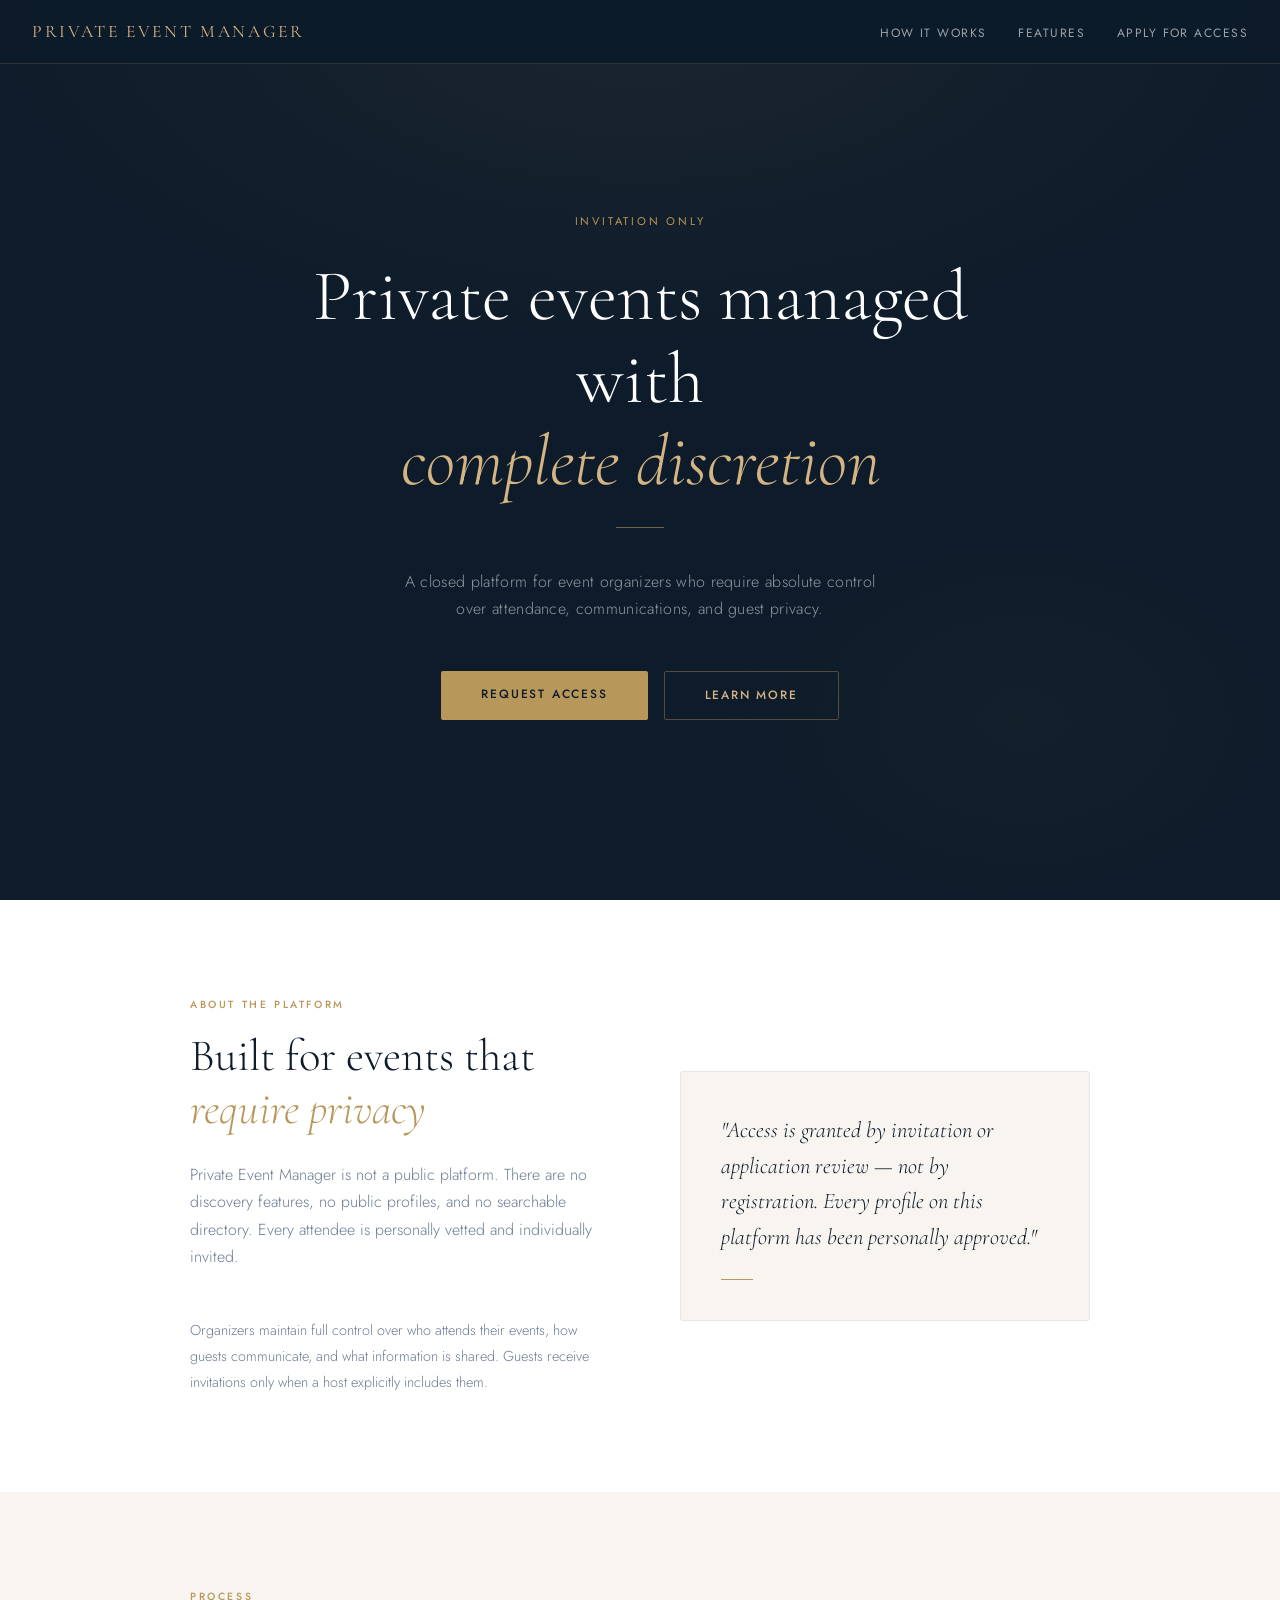
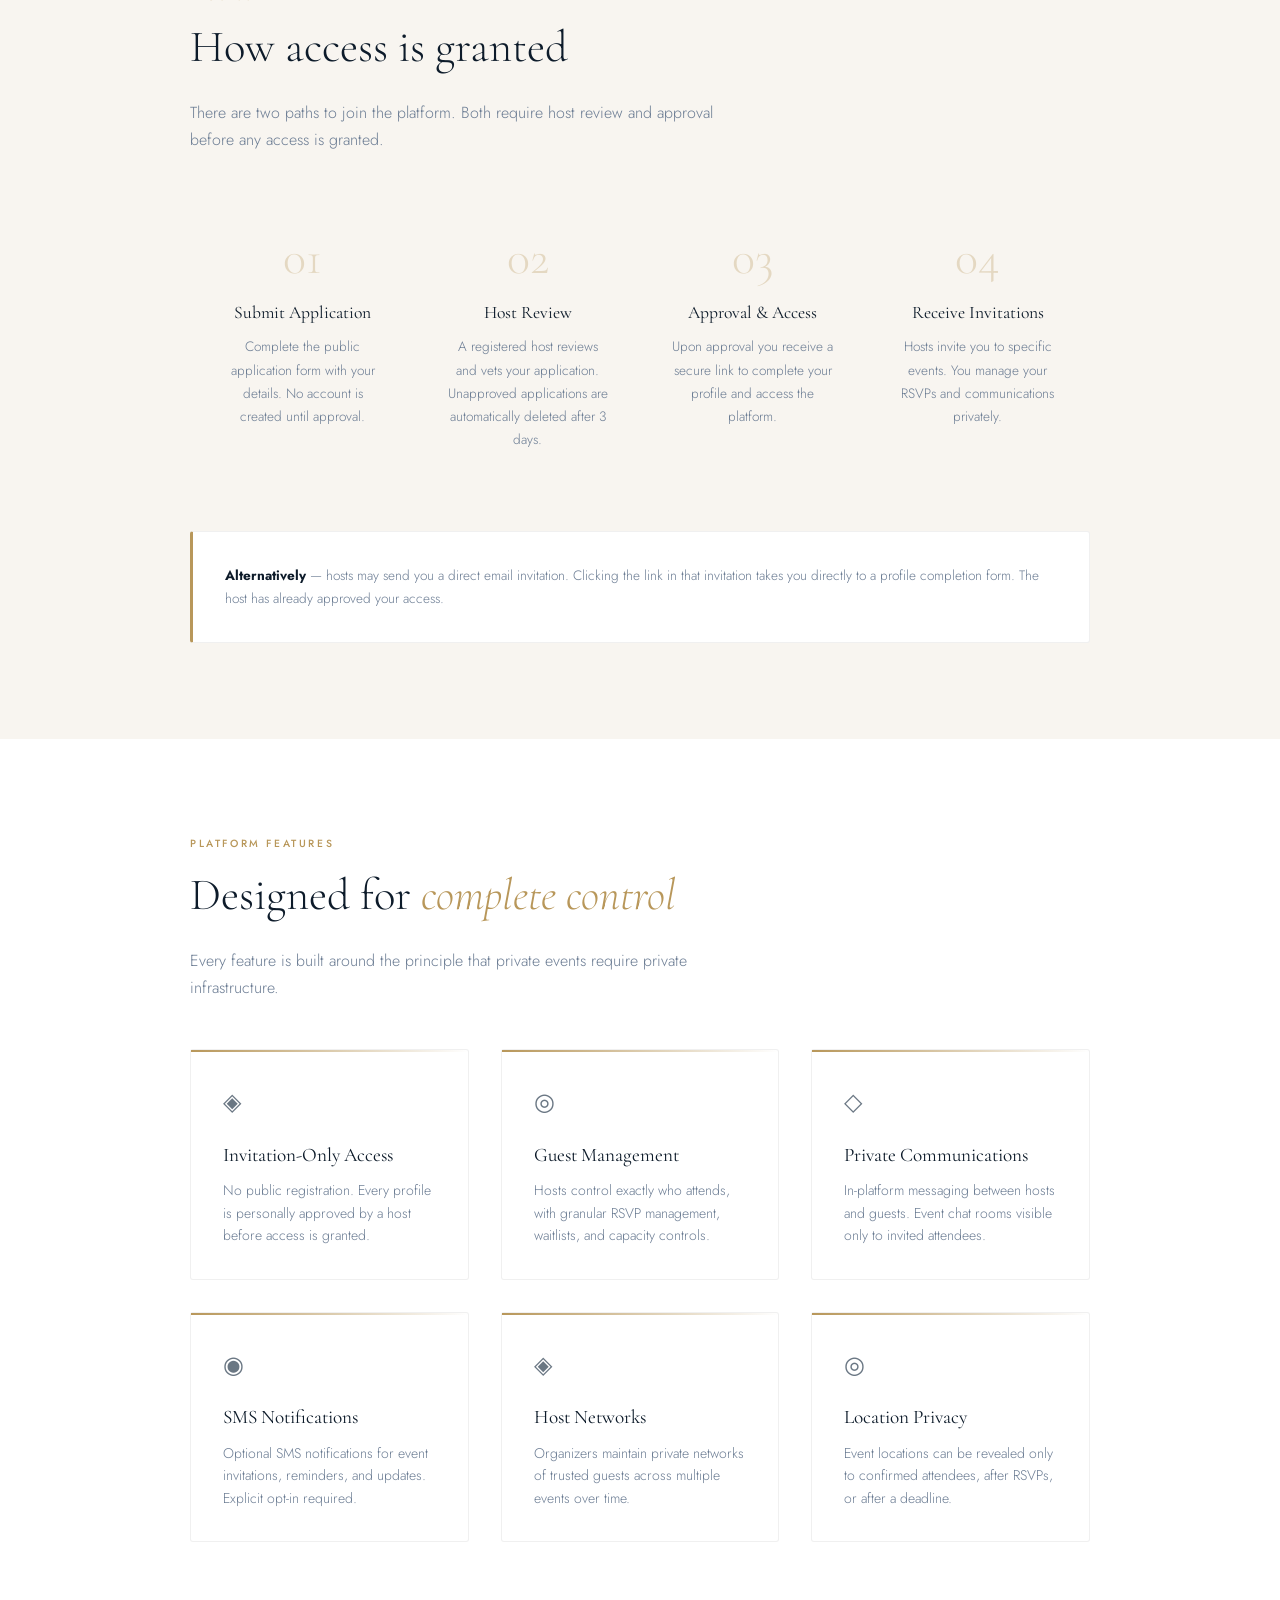
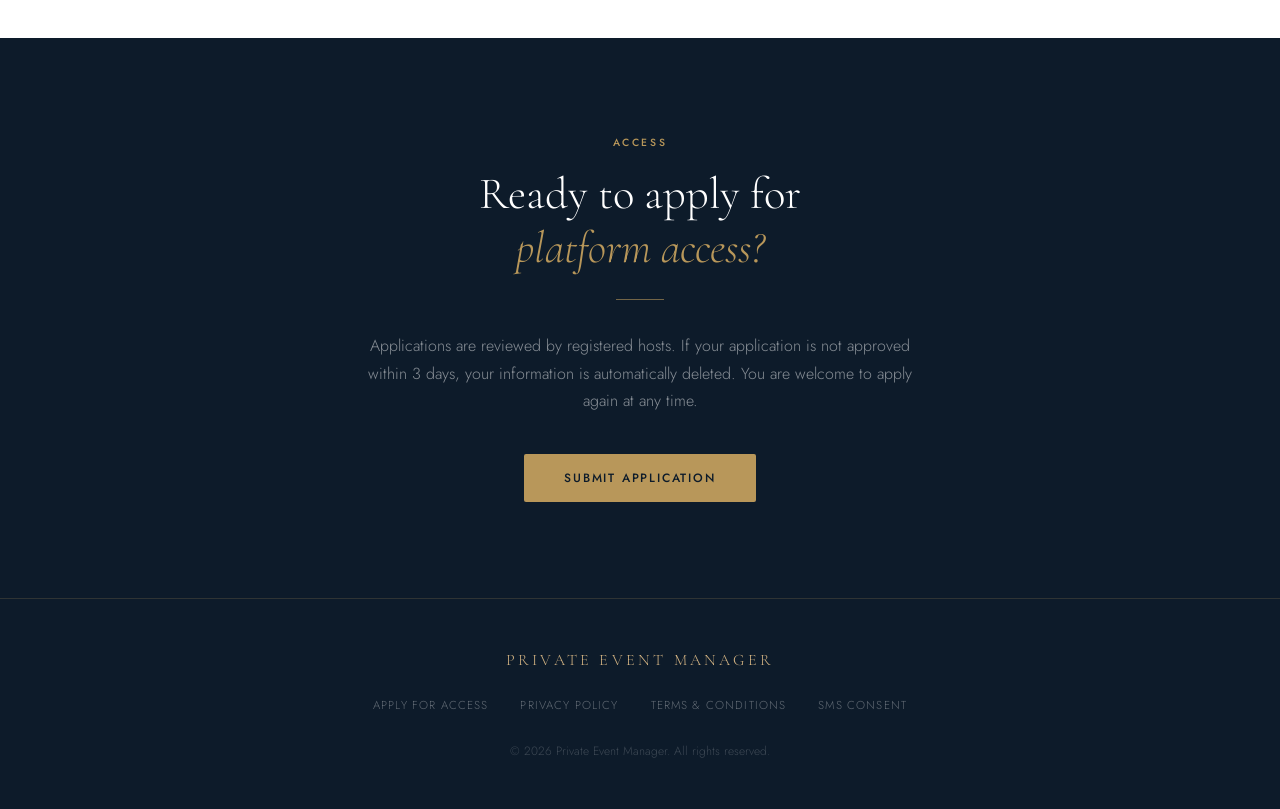
==== index.html @ 06c5b594 "Initial site — compliance pages for privateeventmanager.com" ====
<!DOCTYPE html>
<html lang="en">
<head>
<meta charset="UTF-8">
<meta name="viewport" content="width=device-width, initial-scale=1.0">
<title>Private Event Manager — Invitation-Only Event Management</title>
<meta name="description" content="Private Event Manager is an invitation-only platform for managing closed, private events with complete discretion and control.">
<link rel="stylesheet" href="style.css">
</head>
<body>

<nav>
  <a href="/" class="nav-brand">Private Event Manager</a>
  <ul class="nav-links">
    <li><a href="#how-it-works">How It Works</a></li>
    <li><a href="#features">Features</a></li>
    <li><a href="signup/">Apply for Access</a></li>
  </ul>
</nav>

<section class="hero">
  <div style="position:relative;z-index:1">
    <p class="hero-eyebrow">Invitation Only</p>
    <h1>Private events managed with<br><em>complete discretion</em></h1>
    <div class="divider-gold"></div>
    <p class="hero-sub">A closed platform for event organizers who require absolute control over attendance, communications, and guest privacy.</p>
    <div class="btn-group">
      <a href="signup/" class="btn btn-primary">Request Access</a>
      <a href="#how-it-works" class="btn btn-outline">Learn More</a>
    </div>
  </div>
</section>

<section id="about" style="background:var(--white)">
  <div class="container">
    <div style="display:grid;grid-template-columns:1fr 1fr;gap:5rem;align-items:center">
      <div>
        <p class="section-label">About the Platform</p>
        <h2 class="section-title">Built for events that<br><em>require privacy</em></h2>
        <p class="section-intro">Private Event Manager is not a public platform. There are no discovery features, no public profiles, and no searchable directory. Every attendee is personally vetted and individually invited.</p>
        <p style="font-size:0.9rem;color:var(--text-muted);line-height:1.8">Organizers maintain full control over who attends their events, how guests communicate, and what information is shared. Guests receive invitations only when a host explicitly includes them.</p>
      </div>
      <div>
        <div style="background:var(--cream);border:1px solid rgba(0,0,0,0.06);padding:2.5rem;border-radius:3px">
          <p style="font-family:'Cormorant Garamond',serif;font-size:1.4rem;font-weight:300;color:var(--navy);line-height:1.6;font-style:italic">"Access is granted by invitation or application review — not by registration. Every profile on this platform has been personally approved."</p>
          <div style="width:32px;height:1px;background:var(--gold);margin:1.5rem 0 0"></div>
        </div>
      </div>
    </div>
  </div>
</section>

<section id="how-it-works" style="background:var(--cream)">
  <div class="container">
    <p class="section-label">Process</p>
    <h2 class="section-title">How access is granted</h2>
    <p class="section-intro">There are two paths to join the platform. Both require host review and approval before any access is granted.</p>

    <div class="steps">
      <div class="step">
        <div class="step-number">01</div>
        <h3>Submit Application</h3>
        <p>Complete the public application form with your details. No account is created until approval.</p>
      </div>
      <div class="step">
        <div class="step-number">02</div>
        <h3>Host Review</h3>
        <p>A registered host reviews and vets your application. Unapproved applications are automatically deleted after 3 days.</p>
      </div>
      <div class="step">
        <div class="step-number">03</div>
        <h3>Approval & Access</h3>
        <p>Upon approval you receive a secure link to complete your profile and access the platform.</p>
      </div>
      <div class="step">
        <div class="step-number">04</div>
        <h3>Receive Invitations</h3>
        <p>Hosts invite you to specific events. You manage your RSVPs and communications privately.</p>
      </div>
    </div>

    <div style="margin-top:3rem;padding:2rem;background:var(--white);border:1px solid rgba(0,0,0,0.06);border-radius:3px;border-left:3px solid var(--gold)">
      <p style="font-size:0.85rem;color:var(--text-muted);line-height:1.7"><strong style="color:var(--navy)">Alternatively</strong> — hosts may send you a direct email invitation. Clicking the link in that invitation takes you directly to a profile completion form. The host has already approved your access.</p>
    </div>
  </div>
</section>

<section id="features" style="background:var(--white)">
  <div class="container">
    <p class="section-label">Platform Features</p>
    <h2 class="section-title">Designed for <em>complete control</em></h2>
    <p class="section-intro">Every feature is built around the principle that private events require private infrastructure.</p>

    <div class="features-grid">
      <div class="feature-card">
        <div class="feature-icon">◈</div>
        <h3>Invitation-Only Access</h3>
        <p>No public registration. Every profile is personally approved by a host before access is granted.</p>
      </div>
      <div class="feature-card">
        <div class="feature-icon">◎</div>
        <h3>Guest Management</h3>
        <p>Hosts control exactly who attends, with granular RSVP management, waitlists, and capacity controls.</p>
      </div>
      <div class="feature-card">
        <div class="feature-icon">◇</div>
        <h3>Private Communications</h3>
        <p>In-platform messaging between hosts and guests. Event chat rooms visible only to invited attendees.</p>
      </div>
      <div class="feature-card">
        <div class="feature-icon">◉</div>
        <h3>SMS Notifications</h3>
        <p>Optional SMS notifications for event invitations, reminders, and updates. Explicit opt-in required.</p>
      </div>
      <div class="feature-card">
        <div class="feature-icon">◈</div>
        <h3>Host Networks</h3>
        <p>Organizers maintain private networks of trusted guests across multiple events over time.</p>
      </div>
      <div class="feature-card">
        <div class="feature-icon">◎</div>
        <h3>Location Privacy</h3>
        <p>Event locations can be revealed only to confirmed attendees, after RSVPs, or after a deadline.</p>
      </div>
    </div>
  </div>
</section>

<section class="section-dark">
  <div class="container">
    <p class="section-label" style="color:var(--gold)">Access</p>
    <h2 class="section-title" style="color:var(--white);margin-left:auto;margin-right:auto;text-align:center;max-width:600px">Ready to apply for<br><em>platform access?</em></h2>
    <div class="divider-gold" style="margin:1.5rem auto 2rem"></div>
    <p class="section-intro" style="margin:0 auto 2.5rem;text-align:center">Applications are reviewed by registered hosts. If your application is not approved within 3 days, your information is automatically deleted. You are welcome to apply again at any time.</p>
    <div class="btn-group">
      <a href="signup/" class="btn btn-primary">Submit Application</a>
    </div>
  </div>
</section>

<footer>
  <p class="footer-brand">Private Event Manager</p>
  <ul class="footer-links">
    <li><a href="signup/">Apply for Access</a></li>
    <li><a href="privacy-policy/">Privacy Policy</a></li>
    <li><a href="terms-and-conditions/">Terms &amp; Conditions</a></li>
    <li><a href="sms-consent/">SMS Consent</a></li>
  </ul>
  <p class="footer-copy">&copy; 2026 Private Event Manager. All rights reserved.</p>
</footer>

</body>
</html>
---- style.css ----
@import url('https://fonts.googleapis.com/css2?family=Cormorant+Garamond:ital,wght@0,300;0,400;0,600;1,300;1,400&family=Jost:wght@300;400;500&display=swap');

*, *::before, *::after { box-sizing: border-box; margin: 0; padding: 0; }

:root {
  --navy: #0d1b2a;
  --navy-mid: #162435;
  --navy-light: #1e3048;
  --gold: #b8975a;
  --gold-light: #d4b483;
  --cream: #f8f5f0;
  --text: #2c3e50;
  --text-muted: #6b7c93;
  --white: #ffffff;
  --border: rgba(184,151,90,0.2);
  --max-width: 900px;
}

html { scroll-behavior: smooth; }

body {
  font-family: 'Jost', sans-serif;
  font-weight: 300;
  background: var(--cream);
  color: var(--text);
  line-height: 1.7;
  -webkit-font-smoothing: antialiased;
}

/* NAV */
nav {
  position: fixed;
  top: 0; left: 0; right: 0;
  z-index: 100;
  background: rgba(13,27,42,0.97);
  backdrop-filter: blur(12px);
  border-bottom: 1px solid var(--border);
  padding: 0 2rem;
  height: 64px;
  display: flex;
  align-items: center;
  justify-content: space-between;
}

.nav-brand {
  font-family: 'Cormorant Garamond', serif;
  font-size: 1.1rem;
  font-weight: 400;
  letter-spacing: 0.15em;
  color: var(--gold-light);
  text-decoration: none;
  text-transform: uppercase;
}

.nav-links {
  display: flex;
  gap: 2rem;
  list-style: none;
}

.nav-links a {
  font-size: 0.75rem;
  font-weight: 400;
  letter-spacing: 0.12em;
  text-transform: uppercase;
  color: rgba(255,255,255,0.6);
  text-decoration: none;
  transition: color 0.2s;
}

.nav-links a:hover { color: var(--gold-light); }

/* HERO */
.hero {
  min-height: 100vh;
  background: var(--navy);
  display: flex;
  align-items: center;
  justify-content: center;
  text-align: center;
  padding: 8rem 2rem 6rem;
  position: relative;
  overflow: hidden;
}

.hero::before {
  content: '';
  position: absolute;
  inset: 0;
  background: 
    radial-gradient(ellipse 80% 60% at 50% 0%, rgba(184,151,90,0.08) 0%, transparent 70%),
    radial-gradient(ellipse 40% 40% at 80% 80%, rgba(184,151,90,0.04) 0%, transparent 60%);
}

.hero-eyebrow {
  font-size: 0.7rem;
  font-weight: 400;
  letter-spacing: 0.25em;
  text-transform: uppercase;
  color: var(--gold);
  margin-bottom: 1.5rem;
}

.hero h1 {
  font-family: 'Cormorant Garamond', serif;
  font-size: clamp(2.5rem, 6vw, 4.5rem);
  font-weight: 300;
  line-height: 1.15;
  color: var(--white);
  margin-bottom: 1.5rem;
  max-width: 720px;
  margin-left: auto;
  margin-right: auto;
}

.hero h1 em {
  font-style: italic;
  color: var(--gold-light);
}

.hero-sub {
  font-size: 1rem;
  font-weight: 300;
  color: rgba(255,255,255,0.55);
  max-width: 500px;
  margin: 0 auto 3rem;
  letter-spacing: 0.02em;
}

.divider-gold {
  width: 48px;
  height: 1px;
  background: var(--gold);
  margin: 0 auto 2.5rem;
  opacity: 0.6;
}

/* BUTTONS */
.btn {
  display: inline-block;
  padding: 0.85rem 2.5rem;
  font-family: 'Jost', sans-serif;
  font-size: 0.75rem;
  font-weight: 500;
  letter-spacing: 0.15em;
  text-transform: uppercase;
  text-decoration: none;
  border-radius: 2px;
  transition: all 0.25s;
  cursor: pointer;
  border: none;
}

.btn-primary {
  background: var(--gold);
  color: var(--navy);
}
.btn-primary:hover {
  background: var(--gold-light);
  transform: translateY(-1px);
  box-shadow: 0 8px 24px rgba(184,151,90,0.25);
}

.btn-outline {
  background: transparent;
  color: var(--gold-light);
  border: 1px solid rgba(184,151,90,0.4);
}
.btn-outline:hover {
  border-color: var(--gold-light);
  background: rgba(184,151,90,0.06);
}

.btn-group {
  display: flex;
  gap: 1rem;
  justify-content: center;
  flex-wrap: wrap;
}

/* SECTIONS */
section {
  padding: 6rem 2rem;
}

.container {
  max-width: var(--max-width);
  margin: 0 auto;
}

.section-label {
  font-size: 0.65rem;
  font-weight: 500;
  letter-spacing: 0.25em;
  text-transform: uppercase;
  color: var(--gold);
  margin-bottom: 1rem;
}

.section-title {
  font-family: 'Cormorant Garamond', serif;
  font-size: clamp(1.8rem, 3.5vw, 2.8rem);
  font-weight: 300;
  line-height: 1.2;
  color: var(--navy);
  margin-bottom: 1.5rem;
}

.section-title em {
  font-style: italic;
  color: var(--gold);
}

.section-intro {
  font-size: 1rem;
  color: var(--text-muted);
  max-width: 560px;
  margin-bottom: 3rem;
}

/* FEATURES GRID */
.features-grid {
  display: grid;
  grid-template-columns: repeat(auto-fit, minmax(240px, 1fr));
  gap: 2rem;
  margin-top: 3rem;
}

.feature-card {
  background: var(--white);
  border: 1px solid rgba(0,0,0,0.06);
  padding: 2rem;
  border-radius: 3px;
  position: relative;
}

.feature-card::before {
  content: '';
  position: absolute;
  top: 0; left: 0; right: 0;
  height: 2px;
  background: linear-gradient(90deg, var(--gold), transparent);
}

.feature-icon {
  font-size: 1.5rem;
  margin-bottom: 1rem;
  opacity: 0.7;
}

.feature-card h3 {
  font-family: 'Cormorant Garamond', serif;
  font-size: 1.2rem;
  font-weight: 400;
  color: var(--navy);
  margin-bottom: 0.5rem;
}

.feature-card p {
  font-size: 0.875rem;
  color: var(--text-muted);
  line-height: 1.6;
}

/* HOW IT WORKS */
.steps {
  display: grid;
  grid-template-columns: repeat(auto-fit, minmax(200px, 1fr));
  gap: 0;
  margin-top: 3rem;
  position: relative;
}

.step {
  padding: 2rem;
  text-align: center;
  position: relative;
}

.step-number {
  font-family: 'Cormorant Garamond', serif;
  font-size: 3rem;
  font-weight: 300;
  color: var(--gold);
  opacity: 0.3;
  line-height: 1;
  margin-bottom: 1rem;
}

.step h3 {
  font-family: 'Cormorant Garamond', serif;
  font-size: 1.1rem;
  font-weight: 400;
  color: var(--navy);
  margin-bottom: 0.5rem;
}

.step p {
  font-size: 0.85rem;
  color: var(--text-muted);
}

/* DARK SECTION */
.section-dark {
  background: var(--navy);
  color: var(--white);
  text-align: center;
}

.section-dark .section-title { color: var(--white); }
.section-dark .section-intro { color: rgba(255,255,255,0.5); }

/* DOCUMENT PAGES */
.doc-hero {
  background: var(--navy);
  padding: 8rem 2rem 5rem;
  text-align: center;
}

.doc-hero .section-label { margin-bottom: 1rem; }

.doc-hero h1 {
  font-family: 'Cormorant Garamond', serif;
  font-size: clamp(2rem, 4vw, 3.2rem);
  font-weight: 300;
  color: var(--white);
  margin-bottom: 1rem;
}

.doc-hero .last-updated {
  font-size: 0.8rem;
  color: rgba(255,255,255,0.35);
  letter-spacing: 0.08em;
}

.doc-content {
  background: var(--white);
  padding: 5rem 2rem;
}

.doc-body {
  max-width: 720px;
  margin: 0 auto;
}

.doc-body h2 {
  font-family: 'Cormorant Garamond', serif;
  font-size: 1.5rem;
  font-weight: 400;
  color: var(--navy);
  margin: 3rem 0 1rem;
  padding-bottom: 0.5rem;
  border-bottom: 1px solid var(--border);
}

.doc-body h2:first-child { margin-top: 0; }

.doc-body p {
  font-size: 0.95rem;
  color: var(--text);
  margin-bottom: 1rem;
  line-height: 1.8;
}

.doc-body ul {
  margin: 0.5rem 0 1rem 1.5rem;
}

.doc-body ul li {
  font-size: 0.95rem;
  color: var(--text);
  margin-bottom: 0.4rem;
  line-height: 1.7;
}

.doc-body strong { color: var(--navy); font-weight: 500; }

.doc-body em {
  display: block;
  background: var(--cream);
  border-left: 3px solid var(--gold);
  padding: 0.75rem 1rem;
  font-style: italic;
  color: var(--text-muted);
  margin: 1rem 0;
  border-radius: 0 2px 2px 0;
}

/* SIGNUP PAGE */
.signup-section {
  min-height: calc(100vh - 64px);
  margin-top: 64px;
  display: grid;
  grid-template-columns: 1fr 1fr;
  align-items: stretch;
}

.signup-left {
  background: var(--navy);
  padding: 5rem 4rem;
  display: flex;
  flex-direction: column;
  justify-content: center;
  position: relative;
  overflow: hidden;
}

.signup-left::before {
  content: '';
  position: absolute;
  inset: 0;
  background: radial-gradient(ellipse 80% 80% at 0% 100%, rgba(184,151,90,0.08) 0%, transparent 70%);
}

.signup-left h2 {
  font-family: 'Cormorant Garamond', serif;
  font-size: 2.5rem;
  font-weight: 300;
  color: var(--white);
  line-height: 1.2;
  margin-bottom: 1.5rem;
  position: relative;
}

.signup-left h2 em {
  font-style: italic;
  color: var(--gold-light);
}

.signup-left p {
  font-size: 0.9rem;
  color: rgba(255,255,255,0.5);
  line-height: 1.8;
  margin-bottom: 1rem;
  position: relative;
}

.signup-points {
  list-style: none;
  margin-top: 2rem;
  position: relative;
}

.signup-points li {
  font-size: 0.85rem;
  color: rgba(255,255,255,0.55);
  padding: 0.4rem 0 0.4rem 1.5rem;
  position: relative;
}

.signup-points li::before {
  content: '—';
  position: absolute;
  left: 0;
  color: var(--gold);
  opacity: 0.6;
}

.signup-right {
  background: var(--cream);
  padding: 5rem 4rem;
  display: flex;
  flex-direction: column;
  justify-content: center;
}

.signup-right h3 {
  font-family: 'Cormorant Garamond', serif;
  font-size: 1.8rem;
  font-weight: 300;
  color: var(--navy);
  margin-bottom: 0.5rem;
}

.signup-right .sub {
  font-size: 0.85rem;
  color: var(--text-muted);
  margin-bottom: 2.5rem;
}

/* FORM STYLES */
.pem-form-group {
  margin-bottom: 1.25rem;
}

.pem-form-group label {
  display: block;
  font-size: 0.72rem;
  font-weight: 500;
  letter-spacing: 0.1em;
  text-transform: uppercase;
  color: var(--text-muted);
  margin-bottom: 0.4rem;
}

.pem-form-group input,
.pem-form-group select,
.pem-form-group textarea {
  width: 100%;
  padding: 0.75rem 1rem;
  background: var(--white);
  border: 1px solid rgba(0,0,0,0.12);
  border-radius: 2px;
  font-family: 'Jost', sans-serif;
  font-size: 0.9rem;
  font-weight: 300;
  color: var(--text);
  transition: border-color 0.2s;
  outline: none;
}

.pem-form-group input:focus,
.pem-form-group select:focus,
.pem-form-group textarea:focus {
  border-color: var(--gold);
  box-shadow: 0 0 0 3px rgba(184,151,90,0.08);
}

.pem-form-group textarea { resize: vertical; min-height: 90px; }

.pem-consent-box {
  background: var(--white);
  border: 1px solid rgba(184,151,90,0.2);
  border-radius: 2px;
  padding: 1rem;
  margin: 1rem 0;
}

.pem-consent-label {
  display: flex;
  gap: 0.75rem;
  align-items: flex-start;
  cursor: pointer;
  font-size: 0.82rem;
  color: var(--text);
  line-height: 1.5;
}

.pem-consent-label input[type="checkbox"] {
  width: auto;
  margin-top: 2px;
  flex-shrink: 0;
  accent-color: var(--gold);
}

.pem-form-note {
  font-size: 0.75rem;
  color: var(--text-muted);
  margin-top: 0.35rem;
  line-height: 1.5;
}

.pem-form-row-2 {
  display: grid;
  grid-template-columns: 1fr 1fr;
  gap: 1rem;
}

.pem-submit-btn {
  width: 100%;
  padding: 0.9rem;
  background: var(--navy);
  color: var(--white);
  border: none;
  border-radius: 2px;
  font-family: 'Jost', sans-serif;
  font-size: 0.75rem;
  font-weight: 500;
  letter-spacing: 0.15em;
  text-transform: uppercase;
  cursor: pointer;
  margin-top: 1rem;
  transition: all 0.2s;
}

.pem-submit-btn:hover {
  background: var(--navy-light);
  transform: translateY(-1px);
}

.pem-phone-consent { display: none; margin-top: 0.5rem; }

/* SMS CONSENT PAGE */
.consent-page {
  margin-top: 64px;
  padding: 6rem 2rem;
  background: var(--white);
}

.consent-header {
  text-align: center;
  margin-bottom: 4rem;
}

.consent-box {
  background: var(--cream);
  border: 1px solid var(--border);
  border-radius: 3px;
  padding: 2.5rem;
  margin: 2rem 0;
}

.consent-box h3 {
  font-family: 'Cormorant Garamond', serif;
  font-size: 1.3rem;
  font-weight: 400;
  color: var(--navy);
  margin-bottom: 1rem;
}

.consent-statement {
  background: var(--navy);
  color: var(--white);
  padding: 1.25rem 1.5rem;
  border-radius: 2px;
  font-size: 0.9rem;
  line-height: 1.7;
  margin: 1rem 0;
  font-style: italic;
}

/* FOOTER */
footer {
  background: var(--navy);
  border-top: 1px solid var(--border);
  padding: 3rem 2rem;
  text-align: center;
}

.footer-brand {
  font-family: 'Cormorant Garamond', serif;
  font-size: 1rem;
  font-weight: 300;
  letter-spacing: 0.2em;
  text-transform: uppercase;
  color: var(--gold-light);
  margin-bottom: 1rem;
}

.footer-links {
  display: flex;
  gap: 2rem;
  justify-content: center;
  list-style: none;
  margin-bottom: 1.5rem;
  flex-wrap: wrap;
}

.footer-links a {
  font-size: 0.72rem;
  letter-spacing: 0.1em;
  text-transform: uppercase;
  color: rgba(255,255,255,0.35);
  text-decoration: none;
  transition: color 0.2s;
}

.footer-links a:hover { color: var(--gold-light); }

.footer-copy {
  font-size: 0.75rem;
  color: rgba(255,255,255,0.2);
}

/* OBFUSCATED EMAIL */
.email-protect {
  unicode-bidi: bidi-override;
  direction: rtl;
  display: inline-block;
}

/* RESPONSIVE */
@media (max-width: 768px) {
  .signup-section { grid-template-columns: 1fr; }
  .signup-left { padding: 4rem 2rem 3rem; }
  .signup-right { padding: 3rem 2rem 4rem; }
  .pem-form-row-2 { grid-template-columns: 1fr; }
  .nav-links { display: none; }
  .steps { grid-template-columns: 1fr 1fr; }
}

@media (max-width: 480px) {
  .steps { grid-template-columns: 1fr; }
  .features-grid { grid-template-columns: 1fr; }
}

/* ANIMATIONS */
@keyframes fadeUp {
  from { opacity: 0; transform: translateY(20px); }
  to { opacity: 1; transform: translateY(0); }
}

.hero > * { animation: fadeUp 0.8s ease forwards; }
.hero .hero-eyebrow { animation-delay: 0.1s; }
.hero h1 { animation-delay: 0.25s; }
.hero .divider-gold { animation-delay: 0.4s; }
.hero .hero-sub { animation-delay: 0.5s; }
.hero .btn-group { animation-delay: 0.65s; }
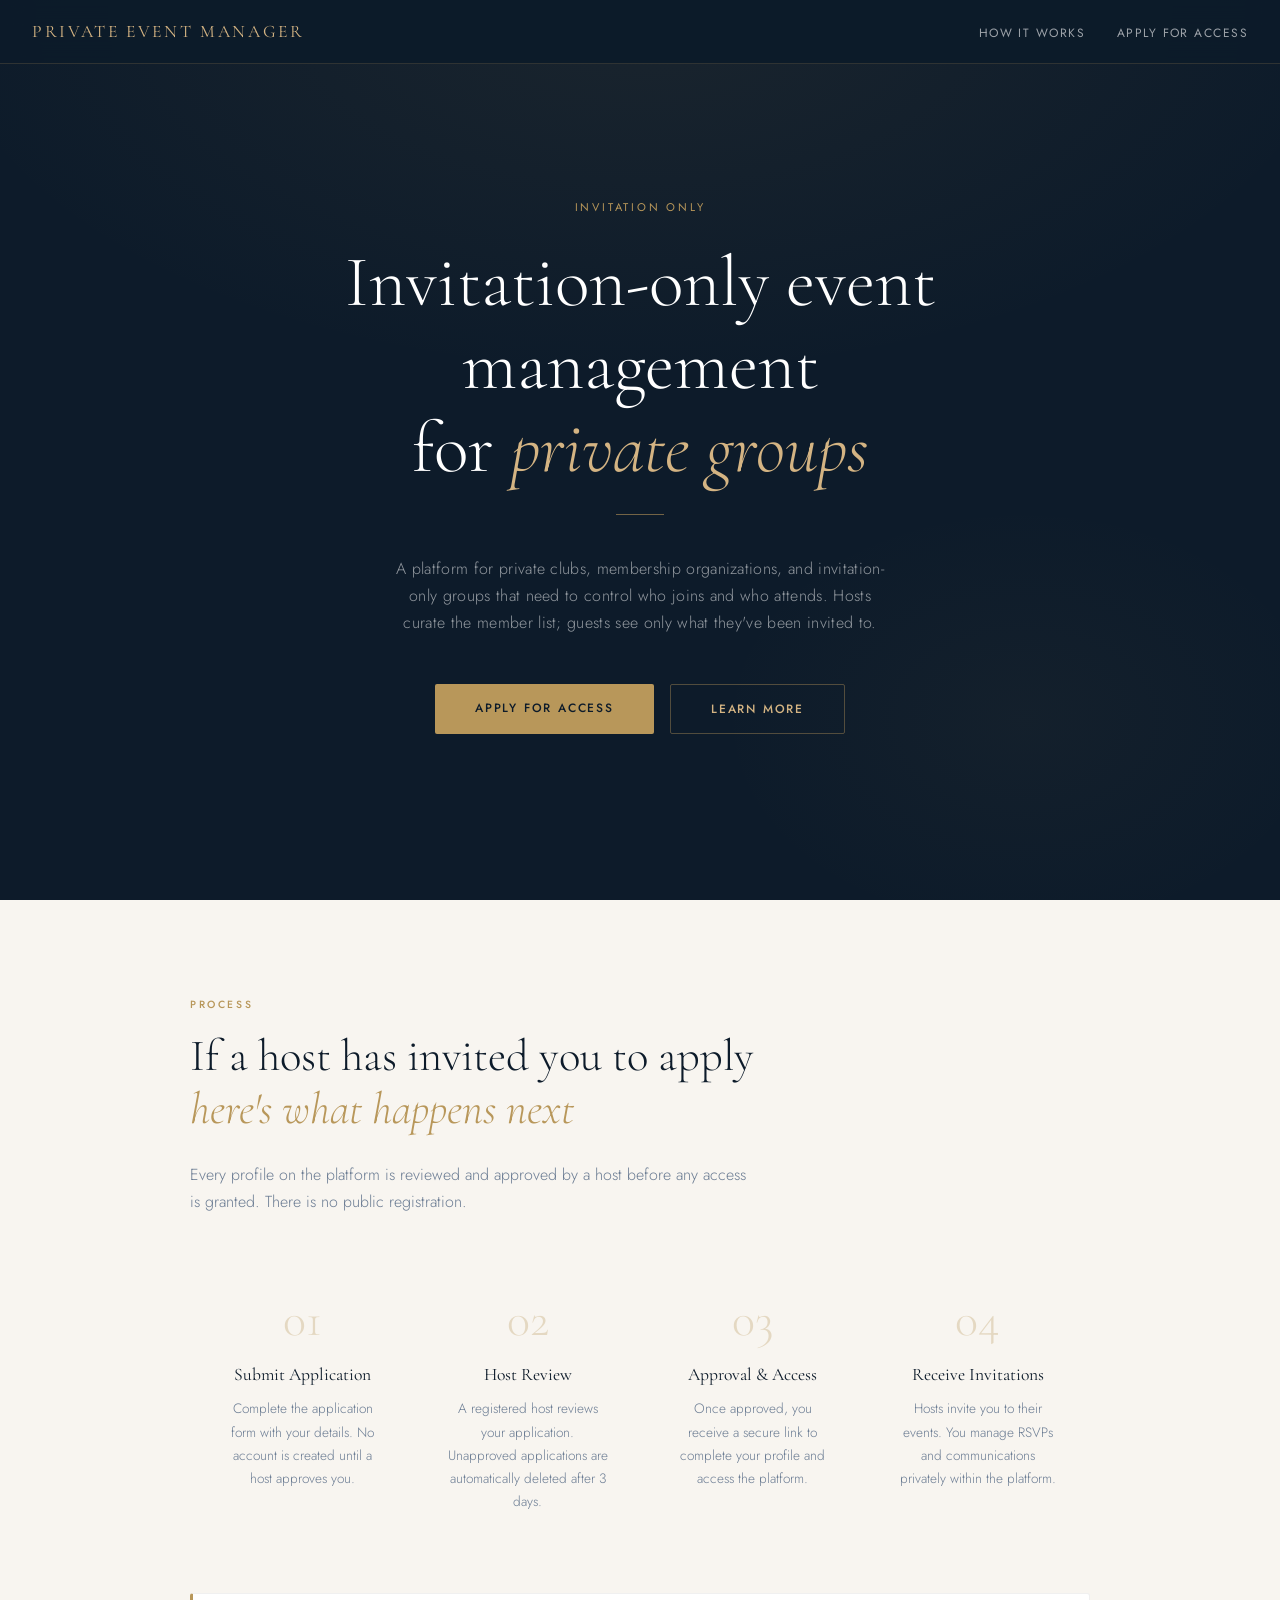
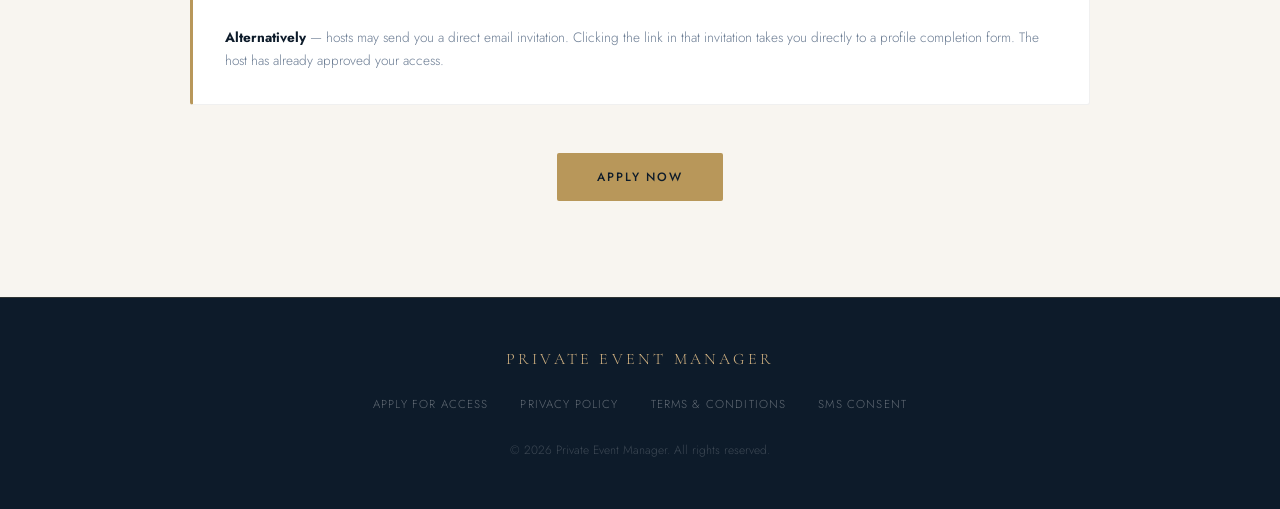
==== commit 05c9277f: "Reposition homepage for private groups, collapse to single scroll" ====
--- a/index.html
+++ b/index.html
@@ -4,7 +4,7 @@
 <meta charset="UTF-8">
 <meta name="viewport" content="width=device-width, initial-scale=1.0">
 <title>Private Event Manager — Invitation-Only Event Management</title>
-<meta name="description" content="Private Event Manager is an invitation-only platform for managing closed, private events with complete discretion and control.">
+<meta name="description" content="Private Event Manager is an invitation-only platform for private clubs, membership organizations, and invitation-only groups that need to control who joins and who attends.">
 <link rel="stylesheet" href="style.css">
 </head>
 <body>
@@ -13,7 +13,6 @@
   <a href="/" class="nav-brand">Private Event Manager</a>
   <ul class="nav-links">
     <li><a href="#how-it-works">How It Works</a></li>
-    <li><a href="#features">Features</a></li>
     <li><a href="signup/">Apply for Access</a></li>
   </ul>
 </nav>
@@ -21,122 +20,56 @@
 <section class="hero">
   <div style="position:relative;z-index:1">
     <p class="hero-eyebrow">Invitation Only</p>
-    <h1>Private events managed with<br><em>complete discretion</em></h1>
+    <h1>Invitation-only event management<br>for <em>private groups</em></h1>
     <div class="divider-gold"></div>
-    <p class="hero-sub">A closed platform for event organizers who require absolute control over attendance, communications, and guest privacy.</p>
+    <p class="hero-sub">A platform for private clubs, membership organizations, and invitation-only groups that need to control who joins and who attends. Hosts curate the member list; guests see only what they've been invited to.</p>
     <div class="btn-group">
-      <a href="signup/" class="btn btn-primary">Request Access</a>
+      <a href="signup/" class="btn btn-primary">Apply for Access</a>
       <a href="#how-it-works" class="btn btn-outline">Learn More</a>
     </div>
   </div>
 </section>
 
-<section id="about" style="background:var(--white)">
-  <div class="container">
-    <div style="display:grid;grid-template-columns:1fr 1fr;gap:5rem;align-items:center">
-      <div>
-        <p class="section-label">About the Platform</p>
-        <h2 class="section-title">Built for events that<br><em>require privacy</em></h2>
-        <p class="section-intro">Private Event Manager is not a public platform. There are no discovery features, no public profiles, and no searchable directory. Every attendee is personally vetted and individually invited.</p>
-        <p style="font-size:0.9rem;color:var(--text-muted);line-height:1.8">Organizers maintain full control over who attends their events, how guests communicate, and what information is shared. Guests receive invitations only when a host explicitly includes them.</p>
-      </div>
-      <div>
-        <div style="background:var(--cream);border:1px solid rgba(0,0,0,0.06);padding:2.5rem;border-radius:3px">
-          <p style="font-family:'Cormorant Garamond',serif;font-size:1.4rem;font-weight:300;color:var(--navy);line-height:1.6;font-style:italic">"Access is granted by invitation or application review — not by registration. Every profile on this platform has been personally approved."</p>
-          <div style="width:32px;height:1px;background:var(--gold);margin:1.5rem 0 0"></div>
-        </div>
-      </div>
-    </div>
-  </div>
-</section>
 
 <section id="how-it-works" style="background:var(--cream)">
   <div class="container">
     <p class="section-label">Process</p>
-    <h2 class="section-title">How access is granted</h2>
-    <p class="section-intro">There are two paths to join the platform. Both require host review and approval before any access is granted.</p>
+    <h2 class="section-title">If a host has invited you to apply<br><em>here's what happens next</em></h2>
+    <p class="section-intro">Every profile on the platform is reviewed and approved by a host before any access is granted. There is no public registration.</p>
 
     <div class="steps">
       <div class="step">
         <div class="step-number">01</div>
         <h3>Submit Application</h3>
-        <p>Complete the public application form with your details. No account is created until approval.</p>
+        <p>Complete the application form with your details. No account is created until a host approves you.</p>
       </div>
       <div class="step">
         <div class="step-number">02</div>
         <h3>Host Review</h3>
-        <p>A registered host reviews and vets your application. Unapproved applications are automatically deleted after 3 days.</p>
+        <p>A registered host reviews your application. Unapproved applications are automatically deleted after 3 days.</p>
       </div>
       <div class="step">
         <div class="step-number">03</div>
         <h3>Approval & Access</h3>
-        <p>Upon approval you receive a secure link to complete your profile and access the platform.</p>
+        <p>Once approved, you receive a secure link to complete your profile and access the platform.</p>
       </div>
       <div class="step">
         <div class="step-number">04</div>
         <h3>Receive Invitations</h3>
-        <p>Hosts invite you to specific events. You manage your RSVPs and communications privately.</p>
+        <p>Hosts invite you to their events. You manage RSVPs and communications privately within the platform.</p>
       </div>
     </div>
 
     <div style="margin-top:3rem;padding:2rem;background:var(--white);border:1px solid rgba(0,0,0,0.06);border-radius:3px;border-left:3px solid var(--gold)">
       <p style="font-size:0.85rem;color:var(--text-muted);line-height:1.7"><strong style="color:var(--navy)">Alternatively</strong> — hosts may send you a direct email invitation. Clicking the link in that invitation takes you directly to a profile completion form. The host has already approved your access.</p>
     </div>
-  </div>
-</section>
 
-<section id="features" style="background:var(--white)">
-  <div class="container">
-    <p class="section-label">Platform Features</p>
-    <h2 class="section-title">Designed for <em>complete control</em></h2>
-    <p class="section-intro">Every feature is built around the principle that private events require private infrastructure.</p>
-
-    <div class="features-grid">
-      <div class="feature-card">
-        <div class="feature-icon">◈</div>
-        <h3>Invitation-Only Access</h3>
-        <p>No public registration. Every profile is personally approved by a host before access is granted.</p>
-      </div>
-      <div class="feature-card">
-        <div class="feature-icon">◎</div>
-        <h3>Guest Management</h3>
-        <p>Hosts control exactly who attends, with granular RSVP management, waitlists, and capacity controls.</p>
-      </div>
-      <div class="feature-card">
-        <div class="feature-icon">◇</div>
-        <h3>Private Communications</h3>
-        <p>In-platform messaging between hosts and guests. Event chat rooms visible only to invited attendees.</p>
-      </div>
-      <div class="feature-card">
-        <div class="feature-icon">◉</div>
-        <h3>SMS Notifications</h3>
-        <p>Optional SMS notifications for event invitations, reminders, and updates. Explicit opt-in required.</p>
-      </div>
-      <div class="feature-card">
-        <div class="feature-icon">◈</div>
-        <h3>Host Networks</h3>
-        <p>Organizers maintain private networks of trusted guests across multiple events over time.</p>
-      </div>
-      <div class="feature-card">
-        <div class="feature-icon">◎</div>
-        <h3>Location Privacy</h3>
-        <p>Event locations can be revealed only to confirmed attendees, after RSVPs, or after a deadline.</p>
-      </div>
+    <div class="btn-group" style="margin-top:3rem;justify-content:center">
+      <a href="signup/" class="btn btn-primary">Apply Now</a>
     </div>
   </div>
 </section>
 
-<section class="section-dark">
-  <div class="container">
-    <p class="section-label" style="color:var(--gold)">Access</p>
-    <h2 class="section-title" style="color:var(--white);margin-left:auto;margin-right:auto;text-align:center;max-width:600px">Ready to apply for<br><em>platform access?</em></h2>
-    <div class="divider-gold" style="margin:1.5rem auto 2rem"></div>
-    <p class="section-intro" style="margin:0 auto 2.5rem;text-align:center">Applications are reviewed by registered hosts. If your application is not approved within 3 days, your information is automatically deleted. You are welcome to apply again at any time.</p>
-    <div class="btn-group">
-      <a href="signup/" class="btn btn-primary">Submit Application</a>
-    </div>
-  </div>
-</section>
 
 <footer>
   <p class="footer-brand">Private Event Manager</p>
